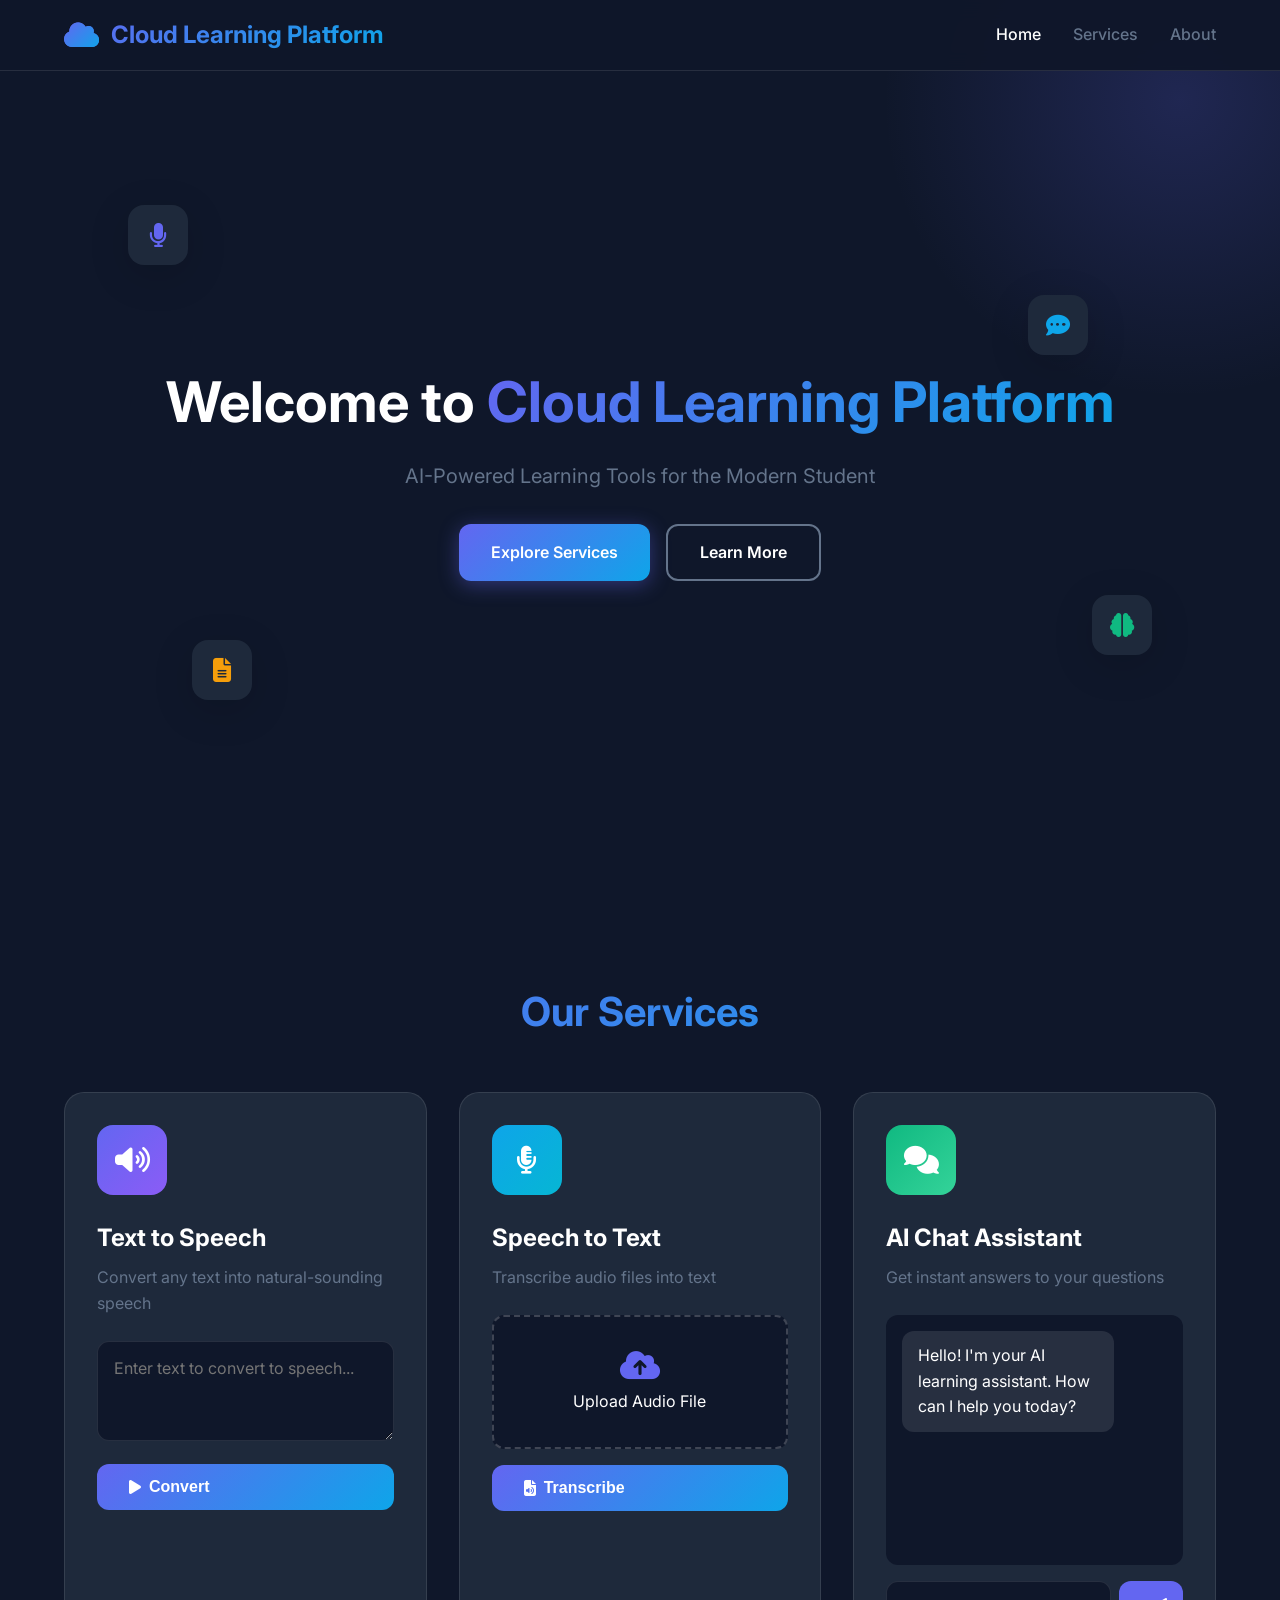
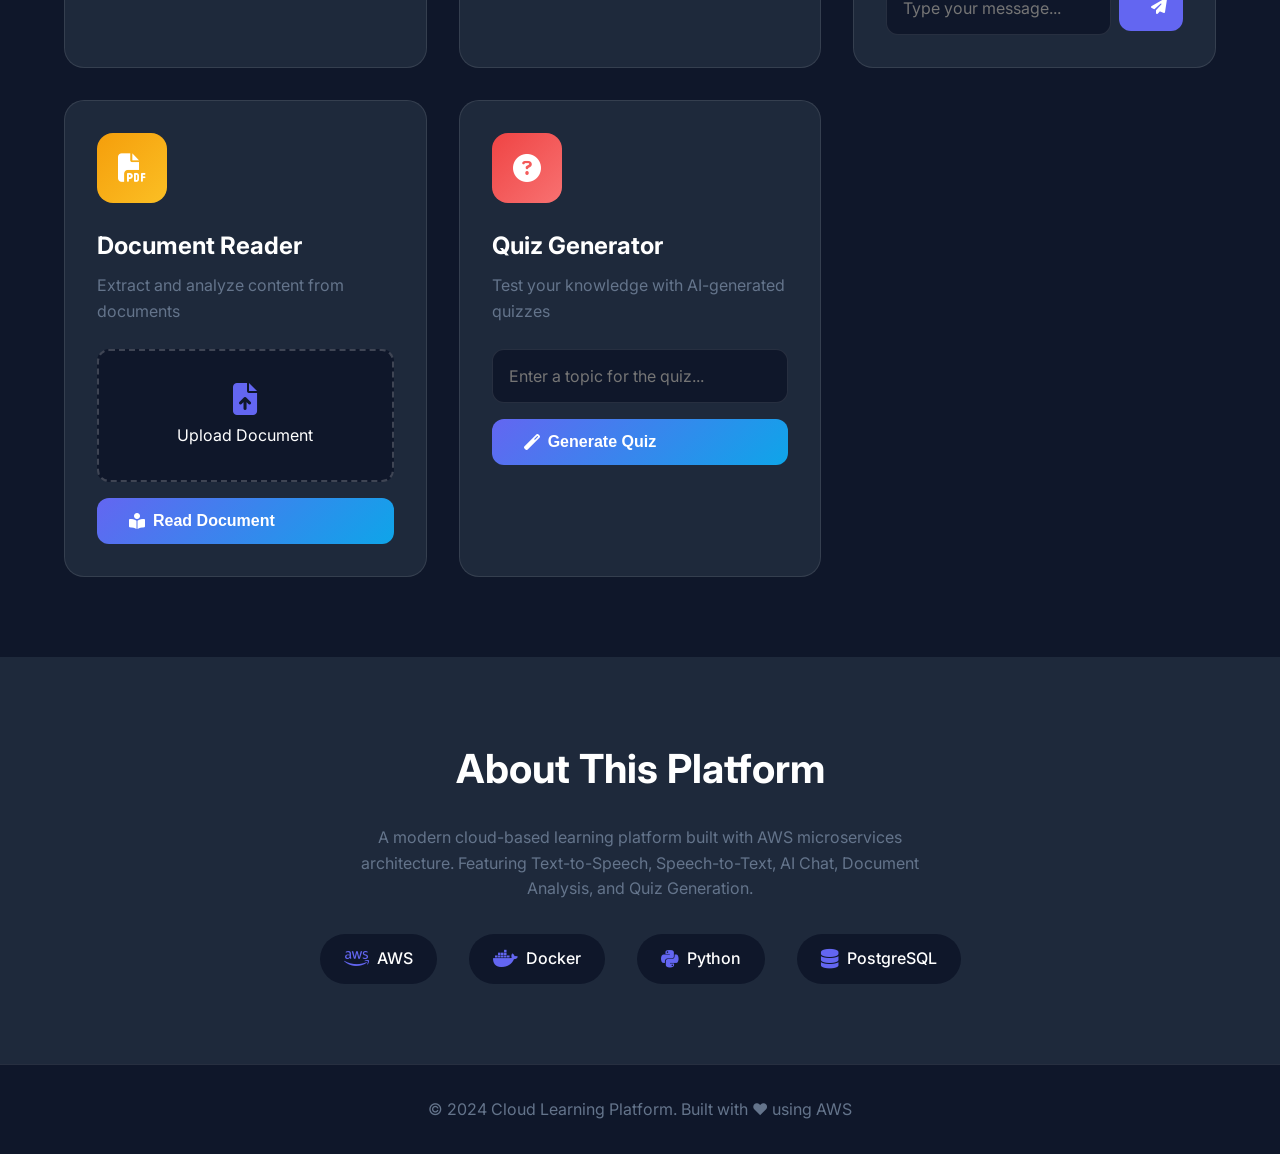
==== frontend/index.html @ 42072ade "Add CORS support to all microservices" ====
<!DOCTYPE html>
<html lang="en">
<head>
    <meta charset="UTF-8">
    <meta name="viewport" content="width=device-width, initial-scale=1.0">
    <title>Cloud Learning Platform</title>
    <link rel="stylesheet" href="styles.css">
    <link href="https://fonts.googleapis.com/css2?family=Inter:wght@300;400;500;600;700&display=swap" rel="stylesheet">
    <link rel="stylesheet" href="https://cdnjs.cloudflare.com/ajax/libs/font-awesome/6.4.0/css/all.min.css">
</head>
<body>
    <!-- Navigation -->
    <nav class="navbar">
        <div class="nav-brand">
            <i class="fas fa-cloud"></i>
            <span>Cloud Learning Platform</span>
        </div>
        <div class="nav-links">
            <a href="#home" class="active">Home</a>
            <a href="#services">Services</a>
            <a href="#about">About</a>
        </div>
    </nav>

    <!-- Hero Section -->
    <section id="home" class="hero">
        <div class="hero-content">
            <h1>Welcome to <span class="gradient-text">Cloud Learning Platform</span></h1>
            <p>AI-Powered Learning Tools for the Modern Student</p>
            <div class="hero-buttons">
                <a href="#services" class="btn btn-primary">Explore Services</a>
                <a href="#about" class="btn btn-secondary">Learn More</a>
            </div>
        </div>
        <div class="hero-visual">
            <div class="floating-card card-1"><i class="fas fa-microphone"></i></div>
            <div class="floating-card card-2"><i class="fas fa-comment-dots"></i></div>
            <div class="floating-card card-3"><i class="fas fa-file-alt"></i></div>
            <div class="floating-card card-4"><i class="fas fa-brain"></i></div>
        </div>
    </section>

    <!-- Services Section -->
    <section id="services" class="services">
        <h2 class="section-title">Our Services</h2>
        <div class="services-grid">
            
            <!-- TTS Service -->
            <div class="service-card" id="tts-card">
                <div class="service-icon tts">
                    <i class="fas fa-volume-up"></i>
                </div>
                <h3>Text to Speech</h3>
                <p>Convert any text into natural-sounding speech</p>
                <div class="service-content">
                    <textarea id="tts-input" placeholder="Enter text to convert to speech..."></textarea>
                    <button class="btn btn-service" onclick="convertTTS()">
                        <i class="fas fa-play"></i> Convert
                    </button>
                    <div id="tts-result" class="result-box"></div>
                </div>
            </div>

            <!-- STT Service -->
            <div class="service-card" id="stt-card">
                <div class="service-icon stt">
                    <i class="fas fa-microphone-alt"></i>
                </div>
                <h3>Speech to Text</h3>
                <p>Transcribe audio files into text</p>
                <div class="service-content">
                    <div class="file-upload">
                        <input type="file" id="stt-file" accept="audio/*">
                        <label for="stt-file">
                            <i class="fas fa-cloud-upload-alt"></i>
                            <span>Upload Audio File</span>
                        </label>
                    </div>
                    <button class="btn btn-service" onclick="convertSTT()">
                        <i class="fas fa-file-audio"></i> Transcribe
                    </button>
                    <div id="stt-result" class="result-box"></div>
                </div>
            </div>

            <!-- Chat Service -->
            <div class="service-card" id="chat-card">
                <div class="service-icon chat">
                    <i class="fas fa-comments"></i>
                </div>
                <h3>AI Chat Assistant</h3>
                <p>Get instant answers to your questions</p>
                <div class="service-content">
                    <div id="chat-messages" class="chat-box"></div>
                    <div class="chat-input-container">
                        <input type="text" id="chat-input" placeholder="Type your message..." onkeypress="handleChatKeypress(event)">
                        <button class="btn btn-send" onclick="sendChat()">
                            <i class="fas fa-paper-plane"></i>
                        </button>
                    </div>
                </div>
            </div>

            <!-- Document Reader Service -->
            <div class="service-card" id="doc-card">
                <div class="service-icon doc">
                    <i class="fas fa-file-pdf"></i>
                </div>
                <h3>Document Reader</h3>
                <p>Extract and analyze content from documents</p>
                <div class="service-content">
                    <div class="file-upload">
                        <input type="file" id="doc-file" accept=".pdf,.doc,.docx,.txt">
                        <label for="doc-file">
                            <i class="fas fa-file-upload"></i>
                            <span>Upload Document</span>
                        </label>
                    </div>
                    <button class="btn btn-service" onclick="readDocument()">
                        <i class="fas fa-book-reader"></i> Read Document
                    </button>
                    <div id="doc-result" class="result-box"></div>
                </div>
            </div>

            <!-- Quiz Service -->
            <div class="service-card quiz-card" id="quiz-card">
                <div class="service-icon quiz">
                    <i class="fas fa-question-circle"></i>
                </div>
                <h3>Quiz Generator</h3>
                <p>Test your knowledge with AI-generated quizzes</p>
                <div class="service-content">
                    <input type="text" id="quiz-topic" placeholder="Enter a topic for the quiz...">
                    <button class="btn btn-service" onclick="generateQuiz()">
                        <i class="fas fa-magic"></i> Generate Quiz
                    </button>
                    <div id="quiz-container" class="quiz-box"></div>
                </div>
            </div>
        </div>
    </section>

    <!-- About Section -->
    <section id="about" class="about">
        <div class="about-content">
            <h2>About This Platform</h2>
            <p>A modern cloud-based learning platform built with AWS microservices architecture. 
               Featuring Text-to-Speech, Speech-to-Text, AI Chat, Document Analysis, and Quiz Generation.</p>
            <div class="tech-stack">
                <div class="tech-item"><i class="fab fa-aws"></i> AWS</div>
                <div class="tech-item"><i class="fab fa-docker"></i> Docker</div>
                <div class="tech-item"><i class="fab fa-python"></i> Python</div>
                <div class="tech-item"><i class="fas fa-database"></i> PostgreSQL</div>
            </div>
        </div>
    </section>

    <!-- Footer -->
    <footer class="footer">
        <p>&copy; 2024 Cloud Learning Platform. Built with ❤️ using AWS</p>
    </footer>

    <!-- Loading Overlay -->
    <div id="loading-overlay" class="loading-overlay">
        <div class="spinner"></div>
        <p>Processing...</p>
    </div>

    <script src="app.js"></script>
</body>
</html>
---- frontend/styles.css ----
/* ===== CSS Variables ===== */
:root {
    --primary: #6366f1;
    --primary-dark: #4f46e5;
    --secondary: #0ea5e9;
    --accent: #f59e0b;
    --dark: #0f172a;
    --dark-light: #1e293b;
    --gray: #64748b;
    --light: #f1f5f9;
    --white: #ffffff;
    --success: #10b981;
    --error: #ef4444;
    --gradient: linear-gradient(135deg, #6366f1 0%, #0ea5e9 100%);
    --shadow: 0 10px 40px rgba(0, 0, 0, 0.15);
    --shadow-sm: 0 4px 15px rgba(0, 0, 0, 0.1);
}

/* ===== Base Styles ===== */
* {
    margin: 0;
    padding: 0;
    box-sizing: border-box;
}

html {
    scroll-behavior: smooth;
}

body {
    font-family: 'Inter', -apple-system, BlinkMacSystemFont, sans-serif;
    background: var(--dark);
    color: var(--white);
    line-height: 1.6;
    overflow-x: hidden;
}

/* ===== Navigation ===== */
.navbar {
    position: fixed;
    top: 0;
    left: 0;
    right: 0;
    display: flex;
    justify-content: space-between;
    align-items: center;
    padding: 1rem 5%;
    background: rgba(15, 23, 42, 0.95);
    backdrop-filter: blur(10px);
    z-index: 1000;
    border-bottom: 1px solid rgba(255, 255, 255, 0.1);
}

.nav-brand {
    display: flex;
    align-items: center;
    gap: 0.75rem;
    font-size: 1.5rem;
    font-weight: 700;
    background: var(--gradient);
    -webkit-background-clip: text;
    -webkit-text-fill-color: transparent;
    background-clip: text;
}

.nav-brand i {
    font-size: 1.75rem;
    background: var(--gradient);
    -webkit-background-clip: text;
    -webkit-text-fill-color: transparent;
}

.nav-links {
    display: flex;
    gap: 2rem;
}

.nav-links a {
    color: var(--gray);
    text-decoration: none;
    font-weight: 500;
    transition: color 0.3s ease;
}

.nav-links a:hover,
.nav-links a.active {
    color: var(--white);
}

/* ===== Hero Section ===== */
.hero {
    min-height: 100vh;
    display: flex;
    align-items: center;
    justify-content: center;
    padding: 100px 5% 50px;
    position: relative;
    overflow: hidden;
}

.hero::before {
    content: '';
    position: absolute;
    width: 600px;
    height: 600px;
    background: radial-gradient(circle, rgba(99, 102, 241, 0.2) 0%, transparent 70%);
    top: -200px;
    right: -200px;
    animation: pulse 4s ease-in-out infinite;
}

@keyframes pulse {
    0%, 100% { transform: scale(1); opacity: 0.5; }
    50% { transform: scale(1.1); opacity: 0.8; }
}

.hero-content {
    text-align: center;
    z-index: 10;
}

.hero h1 {
    font-size: 3.5rem;
    font-weight: 700;
    margin-bottom: 1.5rem;
    line-height: 1.2;
}

.gradient-text {
    background: var(--gradient);
    -webkit-background-clip: text;
    -webkit-text-fill-color: transparent;
    background-clip: text;
}

.hero p {
    font-size: 1.25rem;
    color: var(--gray);
    margin-bottom: 2rem;
}

.hero-buttons {
    display: flex;
    gap: 1rem;
    justify-content: center;
}

/* ===== Buttons ===== */
.btn {
    padding: 0.875rem 2rem;
    border-radius: 12px;
    font-size: 1rem;
    font-weight: 600;
    text-decoration: none;
    cursor: pointer;
    transition: all 0.3s ease;
    border: none;
    display: inline-flex;
    align-items: center;
    gap: 0.5rem;
}

.btn-primary {
    background: var(--gradient);
    color: var(--white);
    box-shadow: 0 4px 20px rgba(99, 102, 241, 0.4);
}

.btn-primary:hover {
    transform: translateY(-2px);
    box-shadow: 0 6px 25px rgba(99, 102, 241, 0.5);
}

.btn-secondary {
    background: transparent;
    color: var(--white);
    border: 2px solid var(--gray);
}

.btn-secondary:hover {
    border-color: var(--white);
    background: rgba(255, 255, 255, 0.1);
}

.btn-service {
    width: 100%;
    background: var(--gradient);
    color: var(--white);
    margin-top: 1rem;
}

.btn-service:hover {
    transform: translateY(-2px);
    box-shadow: 0 4px 20px rgba(99, 102, 241, 0.4);
}

/* ===== Floating Cards Animation ===== */
.hero-visual {
    position: absolute;
    width: 100%;
    height: 100%;
    pointer-events: none;
}

.floating-card {
    position: absolute;
    width: 60px;
    height: 60px;
    background: var(--dark-light);
    border-radius: 16px;
    display: flex;
    align-items: center;
    justify-content: center;
    font-size: 1.5rem;
    box-shadow: var(--shadow);
    animation: float 6s ease-in-out infinite;
}

.card-1 { top: 20%; left: 10%; animation-delay: 0s; color: var(--primary); }
.card-2 { top: 30%; right: 15%; animation-delay: 1s; color: var(--secondary); }
.card-3 { bottom: 25%; left: 15%; animation-delay: 2s; color: var(--accent); }
.card-4 { bottom: 30%; right: 10%; animation-delay: 3s; color: var(--success); }

@keyframes float {
    0%, 100% { transform: translateY(0px); }
    50% { transform: translateY(-20px); }
}

/* ===== Services Section ===== */
.services {
    padding: 80px 5%;
    background: var(--dark);
}

.section-title {
    text-align: center;
    font-size: 2.5rem;
    margin-bottom: 3rem;
    background: var(--gradient);
    -webkit-background-clip: text;
    -webkit-text-fill-color: transparent;
    background-clip: text;
}

.services-grid {
    display: grid;
    grid-template-columns: repeat(auto-fit, minmax(350px, 1fr));
    gap: 2rem;
    max-width: 1400px;
    margin: 0 auto;
}

.service-card {
    background: var(--dark-light);
    border-radius: 20px;
    padding: 2rem;
    transition: all 0.3s ease;
    border: 1px solid rgba(255, 255, 255, 0.1);
}

.service-card:hover {
    transform: translateY(-5px);
    box-shadow: var(--shadow);
    border-color: var(--primary);
}

.service-icon {
    width: 70px;
    height: 70px;
    border-radius: 16px;
    display: flex;
    align-items: center;
    justify-content: center;
    font-size: 1.75rem;
    margin-bottom: 1.5rem;
}

.service-icon.tts { background: linear-gradient(135deg, #6366f1, #8b5cf6); }
.service-icon.stt { background: linear-gradient(135deg, #0ea5e9, #06b6d4); }
.service-icon.chat { background: linear-gradient(135deg, #10b981, #34d399); }
.service-icon.doc { background: linear-gradient(135deg, #f59e0b, #fbbf24); }
.service-icon.quiz { background: linear-gradient(135deg, #ef4444, #f87171); }

.service-card h3 {
    font-size: 1.5rem;
    margin-bottom: 0.5rem;
}

.service-card > p {
    color: var(--gray);
    margin-bottom: 1.5rem;
}

.service-content {
    margin-top: 1rem;
}

/* ===== Form Elements ===== */
textarea,
input[type="text"] {
    width: 100%;
    padding: 1rem;
    background: var(--dark);
    border: 1px solid rgba(255, 255, 255, 0.1);
    border-radius: 12px;
    color: var(--white);
    font-family: inherit;
    font-size: 1rem;
    resize: vertical;
    transition: border-color 0.3s ease;
}

textarea {
    min-height: 100px;
}

textarea:focus,
input[type="text"]:focus {
    outline: none;
    border-color: var(--primary);
}

/* ===== File Upload ===== */
.file-upload {
    position: relative;
}

.file-upload input[type="file"] {
    position: absolute;
    opacity: 0;
    width: 100%;
    height: 100%;
    cursor: pointer;
}

.file-upload label {
    display: flex;
    flex-direction: column;
    align-items: center;
    gap: 0.5rem;
    padding: 2rem;
    background: var(--dark);
    border: 2px dashed rgba(255, 255, 255, 0.2);
    border-radius: 12px;
    cursor: pointer;
    transition: all 0.3s ease;
}

.file-upload label:hover {
    border-color: var(--primary);
    background: rgba(99, 102, 241, 0.1);
}

.file-upload i {
    font-size: 2rem;
    color: var(--primary);
}

/* ===== Result Box ===== */
.result-box {
    margin-top: 1rem;
    padding: 1rem;
    background: var(--dark);
    border-radius: 12px;
    min-height: 60px;
    display: none;
}

.result-box.show {
    display: block;
    animation: fadeIn 0.3s ease;
}

@keyframes fadeIn {
    from { opacity: 0; transform: translateY(10px); }
    to { opacity: 1; transform: translateY(0); }
}

/* ===== Chat Box ===== */
.chat-box {
    height: 250px;
    overflow-y: auto;
    background: var(--dark);
    border-radius: 12px;
    padding: 1rem;
    margin-bottom: 1rem;
}

.chat-message {
    margin-bottom: 1rem;
    padding: 0.75rem 1rem;
    border-radius: 12px;
    max-width: 80%;
}

.chat-message.user {
    background: var(--primary);
    margin-left: auto;
}

.chat-message.bot {
    background: rgba(255, 255, 255, 0.1);
}

.chat-input-container {
    display: flex;
    gap: 0.5rem;
}

.chat-input-container input {
    flex: 1;
}

.btn-send {
    width: 50px;
    height: 50px;
    border-radius: 12px;
    background: var(--primary);
    color: var(--white);
    border: none;
    cursor: pointer;
    transition: all 0.3s ease;
}

.btn-send:hover {
    background: var(--primary-dark);
}

/* ===== Quiz Box ===== */
.quiz-box {
    margin-top: 1rem;
}

.quiz-question {
    background: var(--dark);
    padding: 1.5rem;
    border-radius: 12px;
    margin-bottom: 1rem;
}

.quiz-question h4 {
    margin-bottom: 1rem;
}

.quiz-options {
    display: flex;
    flex-direction: column;
    gap: 0.5rem;
}

.quiz-option {
    padding: 0.75rem 1rem;
    background: rgba(255, 255, 255, 0.05);
    border: 1px solid rgba(255, 255, 255, 0.1);
    border-radius: 8px;
    cursor: pointer;
    transition: all 0.3s ease;
}

.quiz-option:hover {
    background: rgba(99, 102, 241, 0.2);
    border-color: var(--primary);
}

.quiz-option.correct {
    background: rgba(16, 185, 129, 0.3);
    border-color: var(--success);
}

.quiz-option.incorrect {
    background: rgba(239, 68, 68, 0.3);
    border-color: var(--error);
}

/* ===== About Section ===== */
.about {
    padding: 80px 5%;
    background: var(--dark-light);
    text-align: center;
}

.about h2 {
    font-size: 2.5rem;
    margin-bottom: 1.5rem;
}

.about p {
    color: var(--gray);
    max-width: 600px;
    margin: 0 auto 2rem;
}

.tech-stack {
    display: flex;
    justify-content: center;
    gap: 2rem;
    flex-wrap: wrap;
}

.tech-item {
    display: flex;
    align-items: center;
    gap: 0.5rem;
    padding: 0.75rem 1.5rem;
    background: var(--dark);
    border-radius: 50px;
    font-weight: 500;
}

.tech-item i {
    font-size: 1.25rem;
    color: var(--primary);
}

/* ===== Footer ===== */
.footer {
    padding: 2rem 5%;
    text-align: center;
    color: var(--gray);
    border-top: 1px solid rgba(255, 255, 255, 0.1);
}

/* ===== Loading Overlay ===== */
.loading-overlay {
    position: fixed;
    top: 0;
    left: 0;
    width: 100%;
    height: 100%;
    background: rgba(15, 23, 42, 0.9);
    display: none;
    justify-content: center;
    align-items: center;
    flex-direction: column;
    gap: 1rem;
    z-index: 2000;
}

.loading-overlay.show {
    display: flex;
}

.spinner {
    width: 50px;
    height: 50px;
    border: 4px solid rgba(255, 255, 255, 0.1);
    border-top-color: var(--primary);
    border-radius: 50%;
    animation: spin 1s linear infinite;
}

@keyframes spin {
    to { transform: rotate(360deg); }
}

/* ===== Responsive Design ===== */
@media (max-width: 768px) {
    .hero h1 {
        font-size: 2.5rem;
    }
    
    .services-grid {
        grid-template-columns: 1fr;
    }
    
    .nav-links {
        gap: 1rem;
    }
    
    .floating-card {
        display: none;
    }
}

/* ===== Scrollbar ===== */
::-webkit-scrollbar {
    width: 8px;
}

::-webkit-scrollbar-track {
    background: var(--dark);
}

::-webkit-scrollbar-thumb {
    background: var(--gray);
    border-radius: 4px;
}

::-webkit-scrollbar-thumb:hover {
    background: var(--primary);
}
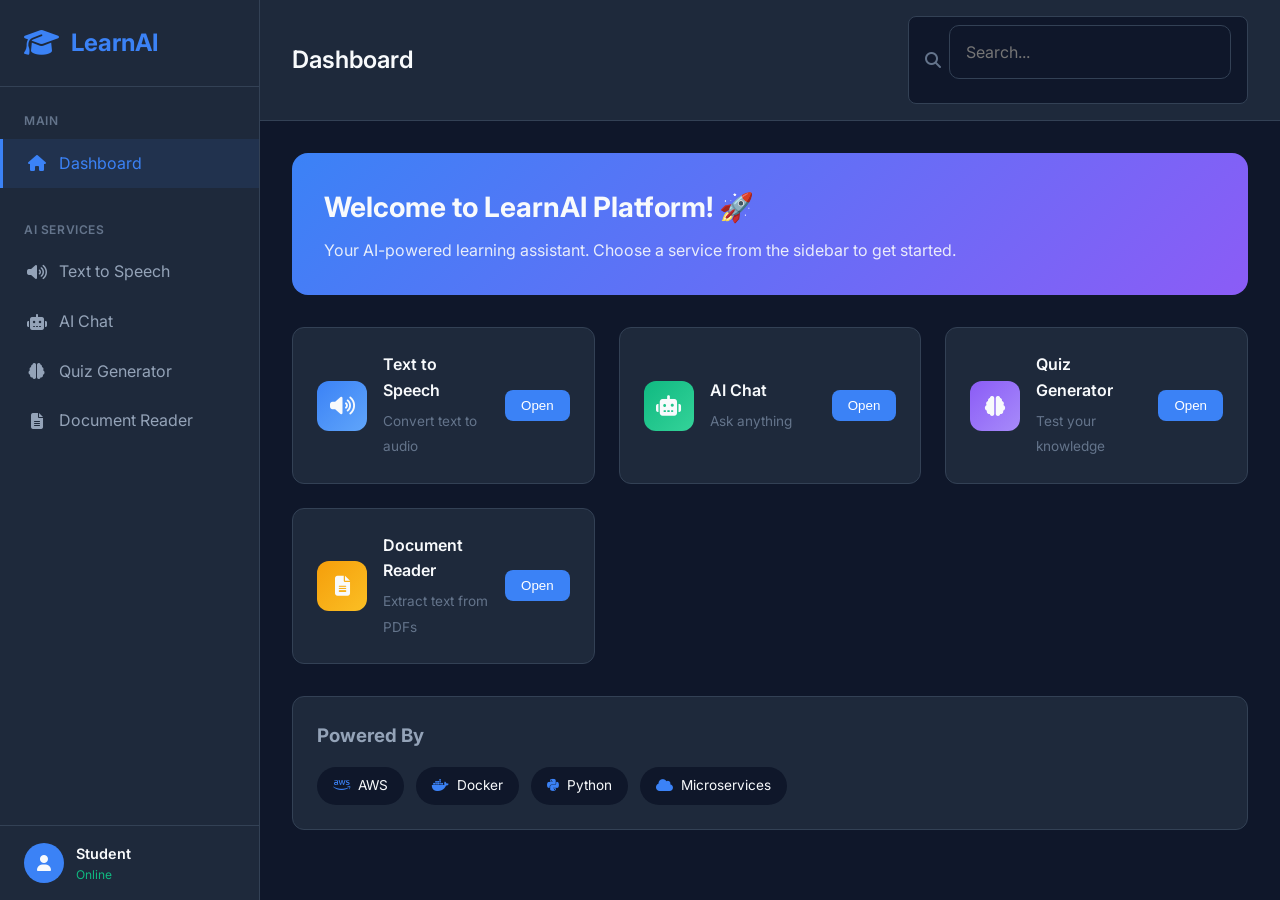
==== commit b771664d: "Complete frontend redesign with sidebar navigation" ====
--- a/frontend/index.html
+++ b/frontend/index.html
@@ -1,172 +1,258 @@
-<!DOCTYPE html>
-<html lang="en">
-<head>
-    <meta charset="UTF-8">
-    <meta name="viewport" content="width=device-width, initial-scale=1.0">
-    <title>Cloud Learning Platform</title>
-    <link rel="stylesheet" href="styles.css">
-    <link href="https://fonts.googleapis.com/css2?family=Inter:wght@300;400;500;600;700&display=swap" rel="stylesheet">
-    <link rel="stylesheet" href="https://cdnjs.cloudflare.com/ajax/libs/font-awesome/6.4.0/css/all.min.css">
-</head>
-<body>
-    <!-- Navigation -->
-    <nav class="navbar">
-        <div class="nav-brand">
-            <i class="fas fa-cloud"></i>
-            <span>Cloud Learning Platform</span>
-        </div>
-        <div class="nav-links">
-            <a href="#home" class="active">Home</a>
-            <a href="#services">Services</a>
-            <a href="#about">About</a>
-        </div>
-    </nav>
-
-    <!-- Hero Section -->
-    <section id="home" class="hero">
-        <div class="hero-content">
-            <h1>Welcome to <span class="gradient-text">Cloud Learning Platform</span></h1>
-            <p>AI-Powered Learning Tools for the Modern Student</p>
-            <div class="hero-buttons">
-                <a href="#services" class="btn btn-primary">Explore Services</a>
-                <a href="#about" class="btn btn-secondary">Learn More</a>
-            </div>
-        </div>
-        <div class="hero-visual">
-            <div class="floating-card card-1"><i class="fas fa-microphone"></i></div>
-            <div class="floating-card card-2"><i class="fas fa-comment-dots"></i></div>
-            <div class="floating-card card-3"><i class="fas fa-file-alt"></i></div>
-            <div class="floating-card card-4"><i class="fas fa-brain"></i></div>
-        </div>
-    </section>
-
-    <!-- Services Section -->
-    <section id="services" class="services">
-        <h2 class="section-title">Our Services</h2>
-        <div class="services-grid">
-            
-            <!-- TTS Service -->
-            <div class="service-card" id="tts-card">
-                <div class="service-icon tts">
-                    <i class="fas fa-volume-up"></i>
-                </div>
-                <h3>Text to Speech</h3>
-                <p>Convert any text into natural-sounding speech</p>
-                <div class="service-content">
-                    <textarea id="tts-input" placeholder="Enter text to convert to speech..."></textarea>
-                    <button class="btn btn-service" onclick="convertTTS()">
-                        <i class="fas fa-play"></i> Convert
-                    </button>
-                    <div id="tts-result" class="result-box"></div>
-                </div>
-            </div>
-
-            <!-- STT Service -->
-            <div class="service-card" id="stt-card">
-                <div class="service-icon stt">
-                    <i class="fas fa-microphone-alt"></i>
-                </div>
-                <h3>Speech to Text</h3>
-                <p>Transcribe audio files into text</p>
-                <div class="service-content">
-                    <div class="file-upload">
-                        <input type="file" id="stt-file" accept="audio/*">
-                        <label for="stt-file">
-                            <i class="fas fa-cloud-upload-alt"></i>
-                            <span>Upload Audio File</span>
-                        </label>
-                    </div>
-                    <button class="btn btn-service" onclick="convertSTT()">
-                        <i class="fas fa-file-audio"></i> Transcribe
-                    </button>
-                    <div id="stt-result" class="result-box"></div>
-                </div>
-            </div>
-
-            <!-- Chat Service -->
-            <div class="service-card" id="chat-card">
-                <div class="service-icon chat">
-                    <i class="fas fa-comments"></i>
-                </div>
-                <h3>AI Chat Assistant</h3>
-                <p>Get instant answers to your questions</p>
-                <div class="service-content">
-                    <div id="chat-messages" class="chat-box"></div>
-                    <div class="chat-input-container">
-                        <input type="text" id="chat-input" placeholder="Type your message..." onkeypress="handleChatKeypress(event)">
-                        <button class="btn btn-send" onclick="sendChat()">
-                            <i class="fas fa-paper-plane"></i>
-                        </button>
-                    </div>
-                </div>
-            </div>
-
-            <!-- Document Reader Service -->
-            <div class="service-card" id="doc-card">
-                <div class="service-icon doc">
-                    <i class="fas fa-file-pdf"></i>
-                </div>
-                <h3>Document Reader</h3>
-                <p>Extract and analyze content from documents</p>
-                <div class="service-content">
-                    <div class="file-upload">
-                        <input type="file" id="doc-file" accept=".pdf,.doc,.docx,.txt">
-                        <label for="doc-file">
-                            <i class="fas fa-file-upload"></i>
-                            <span>Upload Document</span>
-                        </label>
-                    </div>
-                    <button class="btn btn-service" onclick="readDocument()">
-                        <i class="fas fa-book-reader"></i> Read Document
-                    </button>
-                    <div id="doc-result" class="result-box"></div>
-                </div>
-            </div>
-
-            <!-- Quiz Service -->
-            <div class="service-card quiz-card" id="quiz-card">
-                <div class="service-icon quiz">
-                    <i class="fas fa-question-circle"></i>
-                </div>
-                <h3>Quiz Generator</h3>
-                <p>Test your knowledge with AI-generated quizzes</p>
-                <div class="service-content">
-                    <input type="text" id="quiz-topic" placeholder="Enter a topic for the quiz...">
-                    <button class="btn btn-service" onclick="generateQuiz()">
-                        <i class="fas fa-magic"></i> Generate Quiz
-                    </button>
-                    <div id="quiz-container" class="quiz-box"></div>
-                </div>
-            </div>
-        </div>
-    </section>
-
-    <!-- About Section -->
-    <section id="about" class="about">
-        <div class="about-content">
-            <h2>About This Platform</h2>
-            <p>A modern cloud-based learning platform built with AWS microservices architecture. 
-               Featuring Text-to-Speech, Speech-to-Text, AI Chat, Document Analysis, and Quiz Generation.</p>
-            <div class="tech-stack">
-                <div class="tech-item"><i class="fab fa-aws"></i> AWS</div>
-                <div class="tech-item"><i class="fab fa-docker"></i> Docker</div>
-                <div class="tech-item"><i class="fab fa-python"></i> Python</div>
-                <div class="tech-item"><i class="fas fa-database"></i> PostgreSQL</div>
-            </div>
-        </div>
-    </section>
-
-    <!-- Footer -->
-    <footer class="footer">
-        <p>&copy; 2024 Cloud Learning Platform. Built with ❤️ using AWS</p>
-    </footer>
-
-    <!-- Loading Overlay -->
-    <div id="loading-overlay" class="loading-overlay">
-        <div class="spinner"></div>
-        <p>Processing...</p>
-    </div>
-
-    <script src="app.js"></script>
-</body>
-</html>
+<!DOCTYPE html>
+<html lang="en">
+
+<head>
+    <meta charset="UTF-8">
+    <meta name="viewport" content="width=device-width, initial-scale=1.0">
+    <title>Cloud Learning Platform</title>
+    <link rel="stylesheet" href="styles.css">
+    <link href="https://fonts.googleapis.com/css2?family=Inter:wght@300;400;500;600;700&display=swap" rel="stylesheet">
+    <link rel="stylesheet" href="https://cdnjs.cloudflare.com/ajax/libs/font-awesome/6.4.0/css/all.min.css">
+</head>
+
+<body>
+    <!-- Sidebar -->
+    <aside class="sidebar">
+        <div class="sidebar-header">
+            <div class="logo">
+                <i class="fas fa-graduation-cap"></i>
+                <span>LearnAI</span>
+            </div>
+        </div>
+
+        <nav class="sidebar-nav">
+            <div class="nav-section">
+                <span class="nav-label">Main</span>
+                <a href="#" class="nav-item active" data-page="dashboard">
+                    <i class="fas fa-home"></i>
+                    <span>Dashboard</span>
+                </a>
+            </div>
+
+            <div class="nav-section">
+                <span class="nav-label">AI Services</span>
+                <a href="#" class="nav-item" data-page="tts">
+                    <i class="fas fa-volume-up"></i>
+                    <span>Text to Speech</span>
+                </a>
+                <a href="#" class="nav-item" data-page="chat">
+                    <i class="fas fa-robot"></i>
+                    <span>AI Chat</span>
+                </a>
+                <a href="#" class="nav-item" data-page="quiz">
+                    <i class="fas fa-brain"></i>
+                    <span>Quiz Generator</span>
+                </a>
+                <a href="#" class="nav-item" data-page="documents">
+                    <i class="fas fa-file-alt"></i>
+                    <span>Document Reader</span>
+                </a>
+            </div>
+        </nav>
+
+        <div class="sidebar-footer">
+            <div class="user-info">
+                <div class="avatar">
+                    <i class="fas fa-user"></i>
+                </div>
+                <div class="user-details">
+                    <span class="user-name">Student</span>
+                    <span class="user-status">Online</span>
+                </div>
+            </div>
+        </div>
+    </aside>
+
+    <!-- Main Content -->
+    <main class="main-content">
+        <!-- Header -->
+        <header class="header">
+            <div class="header-left">
+                <button class="menu-toggle" onclick="toggleSidebar()">
+                    <i class="fas fa-bars"></i>
+                </button>
+                <h1 class="page-title" id="page-title">Dashboard</h1>
+            </div>
+            <div class="header-right">
+                <div class="search-box">
+                    <i class="fas fa-search"></i>
+                    <input type="text" placeholder="Search...">
+                </div>
+            </div>
+        </header>
+
+        <!-- Content Area -->
+        <div class="content-area">
+
+            <!-- Dashboard Page -->
+            <div id="page-dashboard" class="page active">
+                <div class="welcome-card">
+                    <div class="welcome-text">
+                        <h2>Welcome to LearnAI Platform! 🚀</h2>
+                        <p>Your AI-powered learning assistant. Choose a service from the sidebar to get started.</p>
+                    </div>
+                </div>
+
+                <div class="stats-grid">
+                    <div class="stat-card">
+                        <div class="stat-icon tts"><i class="fas fa-volume-up"></i></div>
+                        <div class="stat-info">
+                            <span class="stat-label">Text to Speech</span>
+                            <span class="stat-desc">Convert text to audio</span>
+                        </div>
+                        <button class="stat-btn" onclick="switchPage('tts')">Open</button>
+                    </div>
+                    <div class="stat-card">
+                        <div class="stat-icon chat"><i class="fas fa-robot"></i></div>
+                        <div class="stat-info">
+                            <span class="stat-label">AI Chat</span>
+                            <span class="stat-desc">Ask anything</span>
+                        </div>
+                        <button class="stat-btn" onclick="switchPage('chat')">Open</button>
+                    </div>
+                    <div class="stat-card">
+                        <div class="stat-icon quiz"><i class="fas fa-brain"></i></div>
+                        <div class="stat-info">
+                            <span class="stat-label">Quiz Generator</span>
+                            <span class="stat-desc">Test your knowledge</span>
+                        </div>
+                        <button class="stat-btn" onclick="switchPage('quiz')">Open</button>
+                    </div>
+                    <div class="stat-card">
+                        <div class="stat-icon docs"><i class="fas fa-file-alt"></i></div>
+                        <div class="stat-info">
+                            <span class="stat-label">Document Reader</span>
+                            <span class="stat-desc">Extract text from PDFs</span>
+                        </div>
+                        <button class="stat-btn" onclick="switchPage('documents')">Open</button>
+                    </div>
+                </div>
+
+                <div class="tech-info">
+                    <h3>Powered By</h3>
+                    <div class="tech-badges">
+                        <span class="badge"><i class="fab fa-aws"></i> AWS</span>
+                        <span class="badge"><i class="fab fa-docker"></i> Docker</span>
+                        <span class="badge"><i class="fab fa-python"></i> Python</span>
+                        <span class="badge"><i class="fas fa-cloud"></i> Microservices</span>
+                    </div>
+                </div>
+            </div>
+
+            <!-- TTS Page -->
+            <div id="page-tts" class="page">
+                <div class="service-header">
+                    <div class="service-icon-large tts"><i class="fas fa-volume-up"></i></div>
+                    <div class="service-info">
+                        <h2>Text to Speech</h2>
+                        <p>Convert your text into natural-sounding speech using AWS Polly</p>
+                    </div>
+                </div>
+
+                <div class="service-card">
+                    <div class="card-header">
+                        <i class="fas fa-keyboard"></i>
+                        <span>Enter Your Text</span>
+                    </div>
+                    <div class="card-body">
+                        <textarea id="tts-input" placeholder="Type or paste your text here..." rows="6"></textarea>
+                        <button class="btn-primary" onclick="convertTTS()">
+                            <i class="fas fa-play"></i> Generate Speech
+                        </button>
+                    </div>
+                    <div id="tts-result" class="result-area"></div>
+                </div>
+            </div>
+
+            <!-- Chat Page -->
+            <div id="page-chat" class="page">
+                <div class="service-header">
+                    <div class="service-icon-large chat"><i class="fas fa-robot"></i></div>
+                    <div class="service-info">
+                        <h2>AI Chat Assistant</h2>
+                        <p>Get instant answers powered by AWS Bedrock AI</p>
+                    </div>
+                </div>
+
+                <div class="chat-container">
+                    <div id="chat-messages" class="chat-messages"></div>
+                    <div class="chat-input-area">
+                        <input type="text" id="chat-input" placeholder="Ask me anything..."
+                            onkeypress="handleChatKeypress(event)">
+                        <button class="btn-send" onclick="sendChat()">
+                            <i class="fas fa-paper-plane"></i>
+                        </button>
+                    </div>
+                </div>
+            </div>
+
+            <!-- Quiz Page -->
+            <div id="page-quiz" class="page">
+                <div class="service-header">
+                    <div class="service-icon-large quiz"><i class="fas fa-brain"></i></div>
+                    <div class="service-info">
+                        <h2>Quiz Generator</h2>
+                        <p>Test your knowledge with AI-generated quizzes</p>
+                    </div>
+                </div>
+
+                <div class="service-card">
+                    <div class="card-header">
+                        <i class="fas fa-lightbulb"></i>
+                        <span>Choose a Topic</span>
+                    </div>
+                    <div class="card-body">
+                        <input type="text" id="quiz-topic"
+                            placeholder="Enter a topic (e.g., Python, AWS, Machine Learning)">
+                        <button class="btn-primary" onclick="generateQuiz()">
+                            <i class="fas fa-magic"></i> Generate Quiz
+                        </button>
+                    </div>
+                </div>
+
+                <div id="quiz-container" class="quiz-container"></div>
+            </div>
+
+            <!-- Documents Page -->
+            <div id="page-documents" class="page">
+                <div class="service-header">
+                    <div class="service-icon-large docs"><i class="fas fa-file-alt"></i></div>
+                    <div class="service-info">
+                        <h2>Document Reader</h2>
+                        <p>Extract and analyze text from PDF and text documents</p>
+                    </div>
+                </div>
+
+                <div class="service-card">
+                    <div class="card-header">
+                        <i class="fas fa-upload"></i>
+                        <span>Upload Document</span>
+                    </div>
+                    <div class="card-body">
+                        <div class="upload-zone" onclick="document.getElementById('doc-file').click()">
+                            <input type="file" id="doc-file" accept=".pdf,.doc,.docx,.txt" hidden>
+                            <i class="fas fa-cloud-upload-alt"></i>
+                            <span>Click or drag file to upload</span>
+                            <small>Supports PDF, DOC, DOCX, TXT</small>
+                        </div>
+                        <button class="btn-primary" onclick="readDocument()">
+                            <i class="fas fa-file-alt"></i> Extract Text
+                        </button>
+                    </div>
+                    <div id="doc-result" class="result-area"></div>
+                </div>
+            </div>
+
+        </div>
+    </main>
+
+    <!-- Loading Overlay -->
+    <div id="loading-overlay" class="loading-overlay">
+        <div class="loader"></div>
+        <span>Processing...</span>
+    </div>
+
+    <script src="app.js"></script>
+</body>
+
+</html>
--- a/frontend/styles.css
+++ b/frontend/styles.css
@@ -1,591 +1,725 @@
-/* ===== CSS Variables ===== */
-:root {
-    --primary: #6366f1;
-    --primary-dark: #4f46e5;
-    --secondary: #0ea5e9;
-    --accent: #f59e0b;
-    --dark: #0f172a;
-    --dark-light: #1e293b;
-    --gray: #64748b;
-    --light: #f1f5f9;
-    --white: #ffffff;
-    --success: #10b981;
-    --error: #ef4444;
-    --gradient: linear-gradient(135deg, #6366f1 0%, #0ea5e9 100%);
-    --shadow: 0 10px 40px rgba(0, 0, 0, 0.15);
-    --shadow-sm: 0 4px 15px rgba(0, 0, 0, 0.1);
-}
-
-/* ===== Base Styles ===== */
-* {
-    margin: 0;
-    padding: 0;
-    box-sizing: border-box;
-}
-
-html {
-    scroll-behavior: smooth;
-}
-
-body {
-    font-family: 'Inter', -apple-system, BlinkMacSystemFont, sans-serif;
-    background: var(--dark);
-    color: var(--white);
-    line-height: 1.6;
-    overflow-x: hidden;
-}
-
-/* ===== Navigation ===== */
-.navbar {
-    position: fixed;
-    top: 0;
-    left: 0;
-    right: 0;
-    display: flex;
-    justify-content: space-between;
-    align-items: center;
-    padding: 1rem 5%;
-    background: rgba(15, 23, 42, 0.95);
-    backdrop-filter: blur(10px);
-    z-index: 1000;
-    border-bottom: 1px solid rgba(255, 255, 255, 0.1);
-}
-
-.nav-brand {
-    display: flex;
-    align-items: center;
-    gap: 0.75rem;
-    font-size: 1.5rem;
-    font-weight: 700;
-    background: var(--gradient);
-    -webkit-background-clip: text;
-    -webkit-text-fill-color: transparent;
-    background-clip: text;
-}
-
-.nav-brand i {
-    font-size: 1.75rem;
-    background: var(--gradient);
-    -webkit-background-clip: text;
-    -webkit-text-fill-color: transparent;
-}
-
-.nav-links {
-    display: flex;
-    gap: 2rem;
-}
-
-.nav-links a {
-    color: var(--gray);
-    text-decoration: none;
-    font-weight: 500;
-    transition: color 0.3s ease;
-}
-
-.nav-links a:hover,
-.nav-links a.active {
-    color: var(--white);
-}
-
-/* ===== Hero Section ===== */
-.hero {
-    min-height: 100vh;
-    display: flex;
-    align-items: center;
-    justify-content: center;
-    padding: 100px 5% 50px;
-    position: relative;
-    overflow: hidden;
-}
-
-.hero::before {
-    content: '';
-    position: absolute;
-    width: 600px;
-    height: 600px;
-    background: radial-gradient(circle, rgba(99, 102, 241, 0.2) 0%, transparent 70%);
-    top: -200px;
-    right: -200px;
-    animation: pulse 4s ease-in-out infinite;
-}
-
-@keyframes pulse {
-    0%, 100% { transform: scale(1); opacity: 0.5; }
-    50% { transform: scale(1.1); opacity: 0.8; }
-}
-
-.hero-content {
-    text-align: center;
-    z-index: 10;
-}
-
-.hero h1 {
-    font-size: 3.5rem;
-    font-weight: 700;
-    margin-bottom: 1.5rem;
-    line-height: 1.2;
-}
-
-.gradient-text {
-    background: var(--gradient);
-    -webkit-background-clip: text;
-    -webkit-text-fill-color: transparent;
-    background-clip: text;
-}
-
-.hero p {
-    font-size: 1.25rem;
-    color: var(--gray);
-    margin-bottom: 2rem;
-}
-
-.hero-buttons {
-    display: flex;
-    gap: 1rem;
-    justify-content: center;
-}
-
-/* ===== Buttons ===== */
-.btn {
-    padding: 0.875rem 2rem;
-    border-radius: 12px;
-    font-size: 1rem;
-    font-weight: 600;
-    text-decoration: none;
-    cursor: pointer;
-    transition: all 0.3s ease;
-    border: none;
-    display: inline-flex;
-    align-items: center;
-    gap: 0.5rem;
-}
-
-.btn-primary {
-    background: var(--gradient);
-    color: var(--white);
-    box-shadow: 0 4px 20px rgba(99, 102, 241, 0.4);
-}
-
-.btn-primary:hover {
-    transform: translateY(-2px);
-    box-shadow: 0 6px 25px rgba(99, 102, 241, 0.5);
-}
-
-.btn-secondary {
-    background: transparent;
-    color: var(--white);
-    border: 2px solid var(--gray);
-}
-
-.btn-secondary:hover {
-    border-color: var(--white);
-    background: rgba(255, 255, 255, 0.1);
-}
-
-.btn-service {
-    width: 100%;
-    background: var(--gradient);
-    color: var(--white);
-    margin-top: 1rem;
-}
-
-.btn-service:hover {
-    transform: translateY(-2px);
-    box-shadow: 0 4px 20px rgba(99, 102, 241, 0.4);
-}
-
-/* ===== Floating Cards Animation ===== */
-.hero-visual {
-    position: absolute;
-    width: 100%;
-    height: 100%;
-    pointer-events: none;
-}
-
-.floating-card {
-    position: absolute;
-    width: 60px;
-    height: 60px;
-    background: var(--dark-light);
-    border-radius: 16px;
-    display: flex;
-    align-items: center;
-    justify-content: center;
-    font-size: 1.5rem;
-    box-shadow: var(--shadow);
-    animation: float 6s ease-in-out infinite;
-}
-
-.card-1 { top: 20%; left: 10%; animation-delay: 0s; color: var(--primary); }
-.card-2 { top: 30%; right: 15%; animation-delay: 1s; color: var(--secondary); }
-.card-3 { bottom: 25%; left: 15%; animation-delay: 2s; color: var(--accent); }
-.card-4 { bottom: 30%; right: 10%; animation-delay: 3s; color: var(--success); }
-
-@keyframes float {
-    0%, 100% { transform: translateY(0px); }
-    50% { transform: translateY(-20px); }
-}
-
-/* ===== Services Section ===== */
-.services {
-    padding: 80px 5%;
-    background: var(--dark);
-}
-
-.section-title {
-    text-align: center;
-    font-size: 2.5rem;
-    margin-bottom: 3rem;
-    background: var(--gradient);
-    -webkit-background-clip: text;
-    -webkit-text-fill-color: transparent;
-    background-clip: text;
-}
-
-.services-grid {
-    display: grid;
-    grid-template-columns: repeat(auto-fit, minmax(350px, 1fr));
-    gap: 2rem;
-    max-width: 1400px;
-    margin: 0 auto;
-}
-
-.service-card {
-    background: var(--dark-light);
-    border-radius: 20px;
-    padding: 2rem;
-    transition: all 0.3s ease;
-    border: 1px solid rgba(255, 255, 255, 0.1);
-}
-
-.service-card:hover {
-    transform: translateY(-5px);
-    box-shadow: var(--shadow);
-    border-color: var(--primary);
-}
-
-.service-icon {
-    width: 70px;
-    height: 70px;
-    border-radius: 16px;
-    display: flex;
-    align-items: center;
-    justify-content: center;
-    font-size: 1.75rem;
-    margin-bottom: 1.5rem;
-}
-
-.service-icon.tts { background: linear-gradient(135deg, #6366f1, #8b5cf6); }
-.service-icon.stt { background: linear-gradient(135deg, #0ea5e9, #06b6d4); }
-.service-icon.chat { background: linear-gradient(135deg, #10b981, #34d399); }
-.service-icon.doc { background: linear-gradient(135deg, #f59e0b, #fbbf24); }
-.service-icon.quiz { background: linear-gradient(135deg, #ef4444, #f87171); }
-
-.service-card h3 {
-    font-size: 1.5rem;
-    margin-bottom: 0.5rem;
-}
-
-.service-card > p {
-    color: var(--gray);
-    margin-bottom: 1.5rem;
-}
-
-.service-content {
-    margin-top: 1rem;
-}
-
-/* ===== Form Elements ===== */
-textarea,
-input[type="text"] {
-    width: 100%;
-    padding: 1rem;
-    background: var(--dark);
-    border: 1px solid rgba(255, 255, 255, 0.1);
-    border-radius: 12px;
-    color: var(--white);
-    font-family: inherit;
-    font-size: 1rem;
-    resize: vertical;
-    transition: border-color 0.3s ease;
-}
-
-textarea {
-    min-height: 100px;
-}
-
-textarea:focus,
-input[type="text"]:focus {
-    outline: none;
-    border-color: var(--primary);
-}
-
-/* ===== File Upload ===== */
-.file-upload {
-    position: relative;
-}
-
-.file-upload input[type="file"] {
-    position: absolute;
-    opacity: 0;
-    width: 100%;
-    height: 100%;
-    cursor: pointer;
-}
-
-.file-upload label {
-    display: flex;
-    flex-direction: column;
-    align-items: center;
-    gap: 0.5rem;
-    padding: 2rem;
-    background: var(--dark);
-    border: 2px dashed rgba(255, 255, 255, 0.2);
-    border-radius: 12px;
-    cursor: pointer;
-    transition: all 0.3s ease;
-}
-
-.file-upload label:hover {
-    border-color: var(--primary);
-    background: rgba(99, 102, 241, 0.1);
-}
-
-.file-upload i {
-    font-size: 2rem;
-    color: var(--primary);
-}
-
-/* ===== Result Box ===== */
-.result-box {
-    margin-top: 1rem;
-    padding: 1rem;
-    background: var(--dark);
-    border-radius: 12px;
-    min-height: 60px;
-    display: none;
-}
-
-.result-box.show {
-    display: block;
-    animation: fadeIn 0.3s ease;
-}
-
-@keyframes fadeIn {
-    from { opacity: 0; transform: translateY(10px); }
-    to { opacity: 1; transform: translateY(0); }
-}
-
-/* ===== Chat Box ===== */
-.chat-box {
-    height: 250px;
-    overflow-y: auto;
-    background: var(--dark);
-    border-radius: 12px;
-    padding: 1rem;
-    margin-bottom: 1rem;
-}
-
-.chat-message {
-    margin-bottom: 1rem;
-    padding: 0.75rem 1rem;
-    border-radius: 12px;
-    max-width: 80%;
-}
-
-.chat-message.user {
-    background: var(--primary);
-    margin-left: auto;
-}
-
-.chat-message.bot {
-    background: rgba(255, 255, 255, 0.1);
-}
-
-.chat-input-container {
-    display: flex;
-    gap: 0.5rem;
-}
-
-.chat-input-container input {
-    flex: 1;
-}
-
-.btn-send {
-    width: 50px;
-    height: 50px;
-    border-radius: 12px;
-    background: var(--primary);
-    color: var(--white);
-    border: none;
-    cursor: pointer;
-    transition: all 0.3s ease;
-}
-
-.btn-send:hover {
-    background: var(--primary-dark);
-}
-
-/* ===== Quiz Box ===== */
-.quiz-box {
-    margin-top: 1rem;
-}
-
-.quiz-question {
-    background: var(--dark);
-    padding: 1.5rem;
-    border-radius: 12px;
-    margin-bottom: 1rem;
-}
-
-.quiz-question h4 {
-    margin-bottom: 1rem;
-}
-
-.quiz-options {
-    display: flex;
-    flex-direction: column;
-    gap: 0.5rem;
-}
-
-.quiz-option {
-    padding: 0.75rem 1rem;
-    background: rgba(255, 255, 255, 0.05);
-    border: 1px solid rgba(255, 255, 255, 0.1);
-    border-radius: 8px;
-    cursor: pointer;
-    transition: all 0.3s ease;
-}
-
-.quiz-option:hover {
-    background: rgba(99, 102, 241, 0.2);
-    border-color: var(--primary);
-}
-
-.quiz-option.correct {
-    background: rgba(16, 185, 129, 0.3);
-    border-color: var(--success);
-}
-
-.quiz-option.incorrect {
-    background: rgba(239, 68, 68, 0.3);
-    border-color: var(--error);
-}
-
-/* ===== About Section ===== */
-.about {
-    padding: 80px 5%;
-    background: var(--dark-light);
-    text-align: center;
-}
-
-.about h2 {
-    font-size: 2.5rem;
-    margin-bottom: 1.5rem;
-}
-
-.about p {
-    color: var(--gray);
-    max-width: 600px;
-    margin: 0 auto 2rem;
-}
-
-.tech-stack {
-    display: flex;
-    justify-content: center;
-    gap: 2rem;
-    flex-wrap: wrap;
-}
-
-.tech-item {
-    display: flex;
-    align-items: center;
-    gap: 0.5rem;
-    padding: 0.75rem 1.5rem;
-    background: var(--dark);
-    border-radius: 50px;
-    font-weight: 500;
-}
-
-.tech-item i {
-    font-size: 1.25rem;
-    color: var(--primary);
-}
-
-/* ===== Footer ===== */
-.footer {
-    padding: 2rem 5%;
-    text-align: center;
-    color: var(--gray);
-    border-top: 1px solid rgba(255, 255, 255, 0.1);
-}
-
-/* ===== Loading Overlay ===== */
-.loading-overlay {
-    position: fixed;
-    top: 0;
-    left: 0;
-    width: 100%;
-    height: 100%;
-    background: rgba(15, 23, 42, 0.9);
-    display: none;
-    justify-content: center;
-    align-items: center;
-    flex-direction: column;
-    gap: 1rem;
-    z-index: 2000;
-}
-
-.loading-overlay.show {
-    display: flex;
-}
-
-.spinner {
-    width: 50px;
-    height: 50px;
-    border: 4px solid rgba(255, 255, 255, 0.1);
-    border-top-color: var(--primary);
-    border-radius: 50%;
-    animation: spin 1s linear infinite;
-}
-
-@keyframes spin {
-    to { transform: rotate(360deg); }
-}
-
-/* ===== Responsive Design ===== */
-@media (max-width: 768px) {
-    .hero h1 {
-        font-size: 2.5rem;
-    }
-    
-    .services-grid {
-        grid-template-columns: 1fr;
-    }
-    
-    .nav-links {
-        gap: 1rem;
-    }
-    
-    .floating-card {
-        display: none;
-    }
-}
-
-/* ===== Scrollbar ===== */
-::-webkit-scrollbar {
-    width: 8px;
-}
-
-::-webkit-scrollbar-track {
-    background: var(--dark);
-}
-
-::-webkit-scrollbar-thumb {
-    background: var(--gray);
-    border-radius: 4px;
-}
-
-::-webkit-scrollbar-thumb:hover {
-    background: var(--primary);
-}
+/* ===== CSS Variables - Professional Blue Theme ===== */
+:root {
+    --primary: #3b82f6;
+    --primary-dark: #2563eb;
+    --primary-light: #60a5fa;
+    --secondary: #06b6d4;
+    --accent: #8b5cf6;
+    --success: #10b981;
+    --warning: #f59e0b;
+    --error: #ef4444;
+
+    --bg-dark: #0f172a;
+    --bg-card: #1e293b;
+    --bg-hover: #334155;
+    --bg-input: #0f172a;
+
+    --text-primary: #f8fafc;
+    --text-secondary: #94a3b8;
+    --text-muted: #64748b;
+
+    --border: #334155;
+    --shadow: 0 4px 20px rgba(0, 0, 0, 0.25);
+    --sidebar-width: 260px;
+}
+
+/* ===== Reset & Base ===== */
+* {
+    margin: 0;
+    padding: 0;
+    box-sizing: border-box;
+}
+
+body {
+    font-family: 'Inter', -apple-system, BlinkMacSystemFont, sans-serif;
+    background: var(--bg-dark);
+    color: var(--text-primary);
+    line-height: 1.6;
+    display: flex;
+    min-height: 100vh;
+}
+
+/* ===== Sidebar ===== */
+.sidebar {
+    width: var(--sidebar-width);
+    background: var(--bg-card);
+    border-right: 1px solid var(--border);
+    display: flex;
+    flex-direction: column;
+    position: fixed;
+    height: 100vh;
+    z-index: 100;
+    transition: transform 0.3s ease;
+}
+
+.sidebar-header {
+    padding: 1.5rem;
+    border-bottom: 1px solid var(--border);
+}
+
+.logo {
+    display: flex;
+    align-items: center;
+    gap: 0.75rem;
+    font-size: 1.5rem;
+    font-weight: 700;
+    color: var(--primary);
+}
+
+.logo i {
+    font-size: 1.75rem;
+}
+
+.sidebar-nav {
+    flex: 1;
+    padding: 1rem 0;
+    overflow-y: auto;
+}
+
+.nav-section {
+    margin-bottom: 1.5rem;
+}
+
+.nav-label {
+    display: block;
+    padding: 0.5rem 1.5rem;
+    font-size: 0.75rem;
+    font-weight: 600;
+    text-transform: uppercase;
+    color: var(--text-muted);
+    letter-spacing: 0.05em;
+}
+
+.nav-item {
+    display: flex;
+    align-items: center;
+    gap: 0.75rem;
+    padding: 0.75rem 1.5rem;
+    color: var(--text-secondary);
+    text-decoration: none;
+    transition: all 0.2s ease;
+    border-left: 3px solid transparent;
+}
+
+.nav-item:hover {
+    background: var(--bg-hover);
+    color: var(--text-primary);
+}
+
+.nav-item.active {
+    background: rgba(59, 130, 246, 0.1);
+    color: var(--primary);
+    border-left-color: var(--primary);
+}
+
+.nav-item i {
+    width: 20px;
+    text-align: center;
+}
+
+.sidebar-footer {
+    padding: 1rem 1.5rem;
+    border-top: 1px solid var(--border);
+}
+
+.user-info {
+    display: flex;
+    align-items: center;
+    gap: 0.75rem;
+}
+
+.avatar {
+    width: 40px;
+    height: 40px;
+    background: var(--primary);
+    border-radius: 50%;
+    display: flex;
+    align-items: center;
+    justify-content: center;
+}
+
+.user-details {
+    display: flex;
+    flex-direction: column;
+}
+
+.user-name {
+    font-weight: 600;
+    font-size: 0.9rem;
+}
+
+.user-status {
+    font-size: 0.75rem;
+    color: var(--success);
+}
+
+/* ===== Main Content ===== */
+.main-content {
+    flex: 1;
+    margin-left: var(--sidebar-width);
+    display: flex;
+    flex-direction: column;
+}
+
+.header {
+    display: flex;
+    justify-content: space-between;
+    align-items: center;
+    padding: 1rem 2rem;
+    background: var(--bg-card);
+    border-bottom: 1px solid var(--border);
+    position: sticky;
+    top: 0;
+    z-index: 50;
+}
+
+.header-left {
+    display: flex;
+    align-items: center;
+    gap: 1rem;
+}
+
+.menu-toggle {
+    display: none;
+    background: none;
+    border: none;
+    color: var(--text-primary);
+    font-size: 1.25rem;
+    cursor: pointer;
+    padding: 0.5rem;
+}
+
+.page-title {
+    font-size: 1.5rem;
+    font-weight: 600;
+}
+
+.search-box {
+    display: flex;
+    align-items: center;
+    gap: 0.5rem;
+    background: var(--bg-input);
+    padding: 0.5rem 1rem;
+    border-radius: 8px;
+    border: 1px solid var(--border);
+}
+
+.search-box i {
+    color: var(--text-muted);
+}
+
+.search-box input {
+    background: none;
+    border: none;
+    color: var(--text-primary);
+    font-size: 0.9rem;
+    width: 200px;
+    outline: none;
+}
+
+.content-area {
+    flex: 1;
+    padding: 2rem;
+    overflow-y: auto;
+}
+
+/* ===== Pages ===== */
+.page {
+    display: none;
+    animation: fadeIn 0.3s ease;
+}
+
+.page.active {
+    display: block;
+}
+
+@keyframes fadeIn {
+    from {
+        opacity: 0;
+        transform: translateY(10px);
+    }
+
+    to {
+        opacity: 1;
+        transform: translateY(0);
+    }
+}
+
+/* ===== Dashboard ===== */
+.welcome-card {
+    background: linear-gradient(135deg, var(--primary) 0%, var(--accent) 100%);
+    padding: 2rem;
+    border-radius: 16px;
+    margin-bottom: 2rem;
+}
+
+.welcome-text h2 {
+    font-size: 1.75rem;
+    margin-bottom: 0.5rem;
+}
+
+.welcome-text p {
+    opacity: 0.9;
+}
+
+.stats-grid {
+    display: grid;
+    grid-template-columns: repeat(auto-fit, minmax(280px, 1fr));
+    gap: 1.5rem;
+    margin-bottom: 2rem;
+}
+
+.stat-card {
+    background: var(--bg-card);
+    padding: 1.5rem;
+    border-radius: 12px;
+    display: flex;
+    align-items: center;
+    gap: 1rem;
+    border: 1px solid var(--border);
+    transition: all 0.3s ease;
+}
+
+.stat-card:hover {
+    border-color: var(--primary);
+    transform: translateY(-2px);
+}
+
+.stat-icon {
+    width: 50px;
+    height: 50px;
+    border-radius: 12px;
+    display: flex;
+    align-items: center;
+    justify-content: center;
+    font-size: 1.25rem;
+}
+
+.stat-icon.tts {
+    background: linear-gradient(135deg, #3b82f6, #60a5fa);
+}
+
+.stat-icon.chat {
+    background: linear-gradient(135deg, #10b981, #34d399);
+}
+
+.stat-icon.quiz {
+    background: linear-gradient(135deg, #8b5cf6, #a78bfa);
+}
+
+.stat-icon.docs {
+    background: linear-gradient(135deg, #f59e0b, #fbbf24);
+}
+
+.stat-info {
+    flex: 1;
+}
+
+.stat-label {
+    display: block;
+    font-weight: 600;
+    margin-bottom: 0.25rem;
+}
+
+.stat-desc {
+    font-size: 0.85rem;
+    color: var(--text-muted);
+}
+
+.stat-btn {
+    padding: 0.5rem 1rem;
+    background: var(--primary);
+    color: white;
+    border: none;
+    border-radius: 8px;
+    cursor: pointer;
+    font-weight: 500;
+    transition: background 0.2s;
+}
+
+.stat-btn:hover {
+    background: var(--primary-dark);
+}
+
+.tech-info {
+    background: var(--bg-card);
+    padding: 1.5rem;
+    border-radius: 12px;
+    border: 1px solid var(--border);
+}
+
+.tech-info h3 {
+    margin-bottom: 1rem;
+    color: var(--text-secondary);
+}
+
+.tech-badges {
+    display: flex;
+    gap: 0.75rem;
+    flex-wrap: wrap;
+}
+
+.badge {
+    display: flex;
+    align-items: center;
+    gap: 0.5rem;
+    padding: 0.5rem 1rem;
+    background: var(--bg-input);
+    border-radius: 50px;
+    font-size: 0.85rem;
+}
+
+.badge i {
+    color: var(--primary);
+}
+
+/* ===== Service Pages ===== */
+.service-header {
+    display: flex;
+    align-items: center;
+    gap: 1.5rem;
+    margin-bottom: 2rem;
+}
+
+.service-icon-large {
+    width: 70px;
+    height: 70px;
+    border-radius: 16px;
+    display: flex;
+    align-items: center;
+    justify-content: center;
+    font-size: 1.75rem;
+}
+
+.service-icon-large.tts {
+    background: linear-gradient(135deg, #3b82f6, #60a5fa);
+}
+
+.service-icon-large.chat {
+    background: linear-gradient(135deg, #10b981, #34d399);
+}
+
+.service-icon-large.quiz {
+    background: linear-gradient(135deg, #8b5cf6, #a78bfa);
+}
+
+.service-icon-large.docs {
+    background: linear-gradient(135deg, #f59e0b, #fbbf24);
+}
+
+.service-info h2 {
+    font-size: 1.5rem;
+    margin-bottom: 0.25rem;
+}
+
+.service-info p {
+    color: var(--text-muted);
+}
+
+.service-card {
+    background: var(--bg-card);
+    border-radius: 16px;
+    border: 1px solid var(--border);
+    overflow: hidden;
+    margin-bottom: 1.5rem;
+}
+
+.card-header {
+    display: flex;
+    align-items: center;
+    gap: 0.75rem;
+    padding: 1rem 1.5rem;
+    background: var(--bg-hover);
+    font-weight: 600;
+}
+
+.card-header i {
+    color: var(--primary);
+}
+
+.card-body {
+    padding: 1.5rem;
+}
+
+/* ===== Form Elements ===== */
+textarea,
+input[type="text"] {
+    width: 100%;
+    padding: 1rem;
+    background: var(--bg-input);
+    border: 1px solid var(--border);
+    border-radius: 10px;
+    color: var(--text-primary);
+    font-family: inherit;
+    font-size: 1rem;
+    margin-bottom: 1rem;
+    resize: vertical;
+    transition: border-color 0.2s;
+}
+
+textarea:focus,
+input[type="text"]:focus {
+    outline: none;
+    border-color: var(--primary);
+}
+
+textarea {
+    min-height: 120px;
+}
+
+.btn-primary {
+    display: inline-flex;
+    align-items: center;
+    gap: 0.5rem;
+    padding: 0.875rem 1.5rem;
+    background: var(--primary);
+    color: white;
+    border: none;
+    border-radius: 10px;
+    font-size: 1rem;
+    font-weight: 600;
+    cursor: pointer;
+    transition: all 0.2s;
+}
+
+.btn-primary:hover {
+    background: var(--primary-dark);
+    transform: translateY(-1px);
+}
+
+.result-area {
+    padding: 1.5rem;
+    display: none;
+}
+
+.result-area.show {
+    display: block;
+    border-top: 1px solid var(--border);
+}
+
+/* ===== Upload Zone ===== */
+.upload-zone {
+    display: flex;
+    flex-direction: column;
+    align-items: center;
+    gap: 0.75rem;
+    padding: 2rem;
+    border: 2px dashed var(--border);
+    border-radius: 12px;
+    cursor: pointer;
+    transition: all 0.2s;
+    margin-bottom: 1rem;
+}
+
+.upload-zone:hover {
+    border-color: var(--primary);
+    background: rgba(59, 130, 246, 0.05);
+}
+
+.upload-zone i {
+    font-size: 2.5rem;
+    color: var(--primary);
+}
+
+.upload-zone small {
+    color: var(--text-muted);
+}
+
+/* ===== Chat ===== */
+.chat-container {
+    background: var(--bg-card);
+    border-radius: 16px;
+    border: 1px solid var(--border);
+    overflow: hidden;
+}
+
+.chat-messages {
+    height: 400px;
+    overflow-y: auto;
+    padding: 1.5rem;
+}
+
+.chat-message {
+    margin-bottom: 1rem;
+    padding: 1rem;
+    border-radius: 12px;
+    max-width: 85%;
+}
+
+.chat-message.user {
+    background: var(--primary);
+    margin-left: auto;
+    border-bottom-right-radius: 4px;
+}
+
+.chat-message.bot {
+    background: var(--bg-hover);
+    border-bottom-left-radius: 4px;
+}
+
+.chat-input-area {
+    display: flex;
+    gap: 0.5rem;
+    padding: 1rem;
+    border-top: 1px solid var(--border);
+    background: var(--bg-hover);
+}
+
+.chat-input-area input {
+    flex: 1;
+    margin-bottom: 0;
+}
+
+.btn-send {
+    width: 50px;
+    height: 50px;
+    background: var(--primary);
+    color: white;
+    border: none;
+    border-radius: 10px;
+    cursor: pointer;
+    transition: background 0.2s;
+}
+
+.btn-send:hover {
+    background: var(--primary-dark);
+}
+
+/* ===== Quiz ===== */
+.quiz-container {
+    display: flex;
+    flex-direction: column;
+    gap: 1rem;
+}
+
+.quiz-question {
+    background: var(--bg-card);
+    padding: 1.5rem;
+    border-radius: 12px;
+    border: 1px solid var(--border);
+}
+
+.quiz-question h4 {
+    margin-bottom: 1rem;
+    color: var(--text-primary);
+}
+
+.quiz-options {
+    display: flex;
+    flex-direction: column;
+    gap: 0.5rem;
+}
+
+.quiz-option {
+    padding: 1rem;
+    background: var(--bg-input);
+    border: 1px solid var(--border);
+    border-radius: 8px;
+    cursor: pointer;
+    transition: all 0.2s;
+}
+
+.quiz-option:hover {
+    border-color: var(--primary);
+    background: rgba(59, 130, 246, 0.1);
+}
+
+.quiz-option.correct {
+    background: rgba(16, 185, 129, 0.2);
+    border-color: var(--success);
+}
+
+.quiz-option.incorrect {
+    background: rgba(239, 68, 68, 0.2);
+    border-color: var(--error);
+}
+
+/* ===== Loading Overlay ===== */
+.loading-overlay {
+    position: fixed;
+    top: 0;
+    left: 0;
+    width: 100%;
+    height: 100%;
+    background: rgba(15, 23, 42, 0.95);
+    display: none;
+    justify-content: center;
+    align-items: center;
+    flex-direction: column;
+    gap: 1rem;
+    z-index: 1000;
+}
+
+.loading-overlay.show {
+    display: flex;
+}
+
+.loader {
+    width: 50px;
+    height: 50px;
+    border: 4px solid var(--border);
+    border-top-color: var(--primary);
+    border-radius: 50%;
+    animation: spin 1s linear infinite;
+}
+
+@keyframes spin {
+    to {
+        transform: rotate(360deg);
+    }
+}
+
+/* ===== Scrollbar ===== */
+::-webkit-scrollbar {
+    width: 6px;
+}
+
+::-webkit-scrollbar-track {
+    background: var(--bg-dark);
+}
+
+::-webkit-scrollbar-thumb {
+    background: var(--text-muted);
+    border-radius: 3px;
+}
+
+::-webkit-scrollbar-thumb:hover {
+    background: var(--primary);
+}
+
+/* ===== Responsive ===== */
+@media (max-width: 1024px) {
+    .sidebar {
+        transform: translateX(-100%);
+    }
+
+    .sidebar.open {
+        transform: translateX(0);
+    }
+
+    .main-content {
+        margin-left: 0;
+    }
+
+    .menu-toggle {
+        display: block;
+    }
+}
+
+@media (max-width: 640px) {
+    .content-area {
+        padding: 1rem;
+    }
+
+    .stats-grid {
+        grid-template-columns: 1fr;
+    }
+
+    .header {
+        padding: 1rem;
+    }
+
+    .search-box {
+        display: none;
+    }
+}
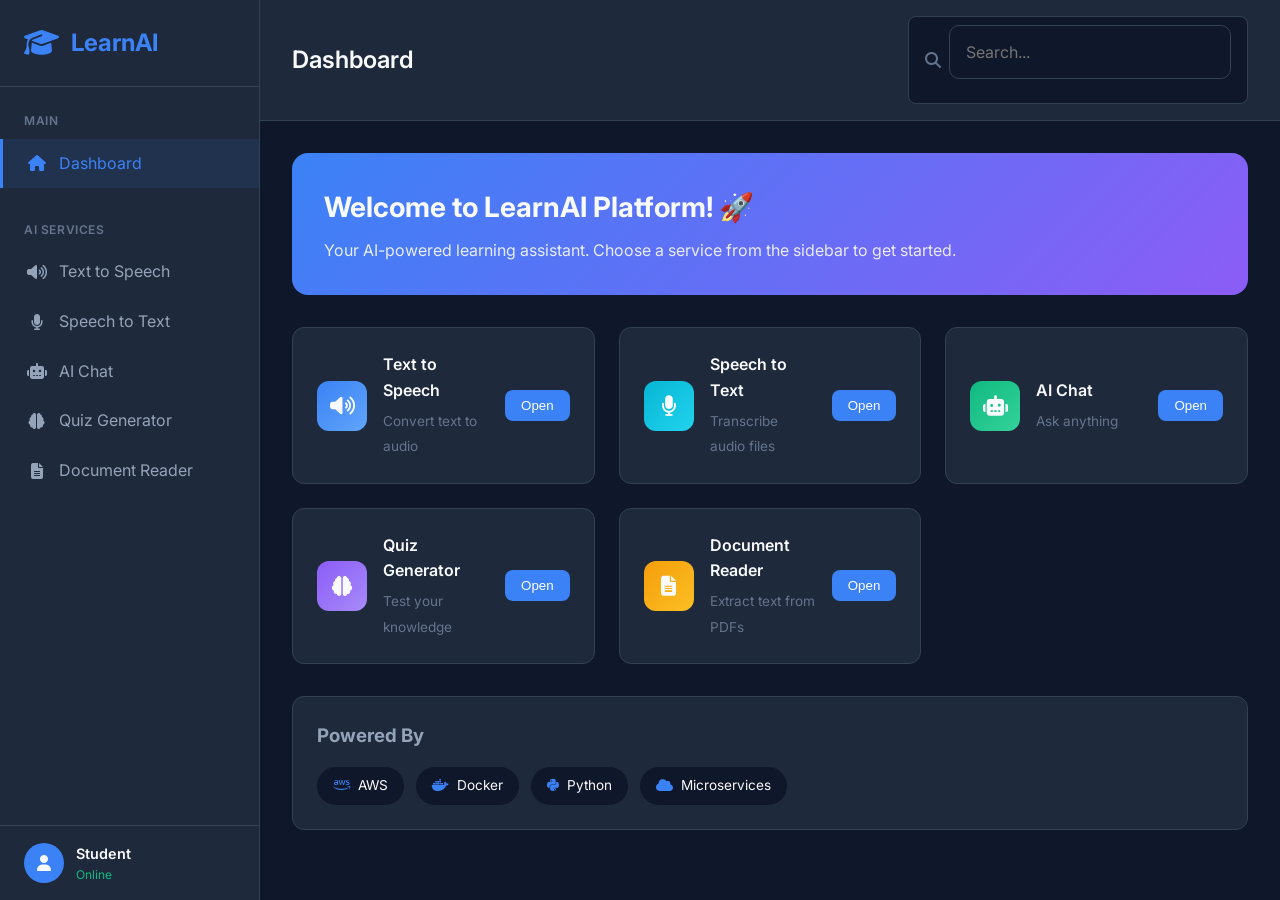
==== commit 553031f5: "Add STT to frontend" ====
--- a/frontend/index.html
+++ b/frontend/index.html
@@ -34,6 +34,10 @@
                 <a href="#" class="nav-item" data-page="tts">
                     <i class="fas fa-volume-up"></i>
                     <span>Text to Speech</span>
+                </a>
+                <a href="#" class="nav-item" data-page="stt">
+                    <i class="fas fa-microphone"></i>
+                    <span>Speech to Text</span>
                 </a>
                 <a href="#" class="nav-item" data-page="chat">
                     <i class="fas fa-robot"></i>
@@ -103,6 +107,14 @@
                         <button class="stat-btn" onclick="switchPage('tts')">Open</button>
                     </div>
                     <div class="stat-card">
+                        <div class="stat-icon stt"><i class="fas fa-microphone"></i></div>
+                        <div class="stat-info">
+                            <span class="stat-label">Speech to Text</span>
+                            <span class="stat-desc">Transcribe audio files</span>
+                        </div>
+                        <button class="stat-btn" onclick="switchPage('stt')">Open</button>
+                    </div>
+                    <div class="stat-card">
                         <div class="stat-icon chat"><i class="fas fa-robot"></i></div>
                         <div class="stat-info">
                             <span class="stat-label">AI Chat</span>
@@ -164,6 +176,36 @@
                 </div>
             </div>
 
+            <!-- STT Page -->
+            <div id="page-stt" class="page">
+                <div class="service-header">
+                    <div class="service-icon-large stt"><i class="fas fa-microphone"></i></div>
+                    <div class="service-info">
+                        <h2>Speech to Text</h2>
+                        <p>Transcribe audio files to text using AWS Transcribe</p>
+                    </div>
+                </div>
+
+                <div class="service-card">
+                    <div class="card-header">
+                        <i class="fas fa-upload"></i>
+                        <span>Upload Audio File</span>
+                    </div>
+                    <div class="card-body">
+                        <div class="upload-zone" onclick="document.getElementById('stt-file').click()">
+                            <input type="file" id="stt-file" accept="audio/*" hidden>
+                            <i class="fas fa-music"></i>
+                            <span>Click or drag audio file to upload</span>
+                            <small>Supports MP3, WAV, M4A, FLAC</small>
+                        </div>
+                        <button class="btn-primary" onclick="convertSTT()">
+                            <i class="fas fa-file-audio"></i> Transcribe Audio
+                        </button>
+                    </div>
+                    <div id="stt-result" class="result-area"></div>
+                </div>
+            </div>
+
             <!-- Chat Page -->
             <div id="page-chat" class="page">
                 <div class="service-header">
--- a/frontend/styles.css
+++ b/frontend/styles.css
@@ -299,6 +299,10 @@
     background: linear-gradient(135deg, #3b82f6, #60a5fa);
 }
 
+.stat-icon.stt {
+    background: linear-gradient(135deg, #06b6d4, #22d3ee);
+}
+
 .stat-icon.chat {
     background: linear-gradient(135deg, #10b981, #34d399);
 }
@@ -393,6 +397,10 @@
 
 .service-icon-large.tts {
     background: linear-gradient(135deg, #3b82f6, #60a5fa);
+}
+
+.service-icon-large.stt {
+    background: linear-gradient(135deg, #06b6d4, #22d3ee);
 }
 
 .service-icon-large.chat {
